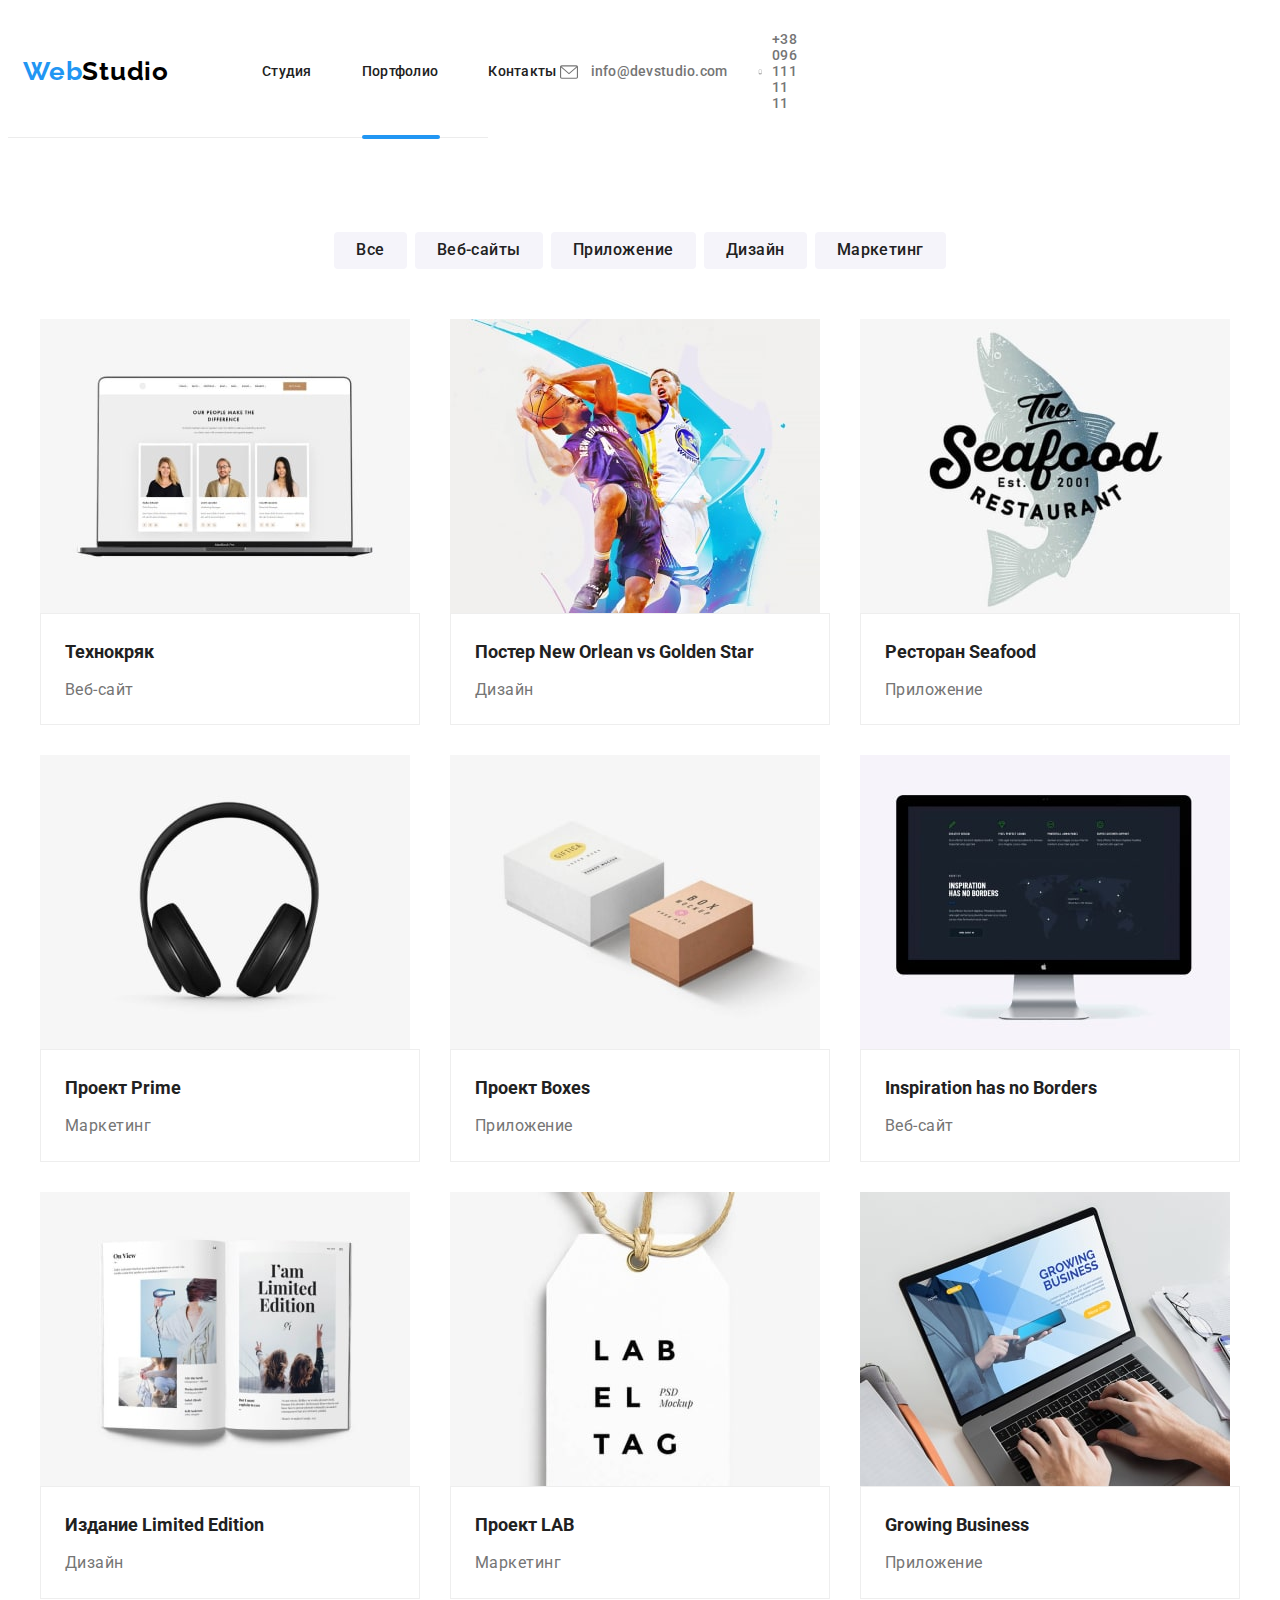
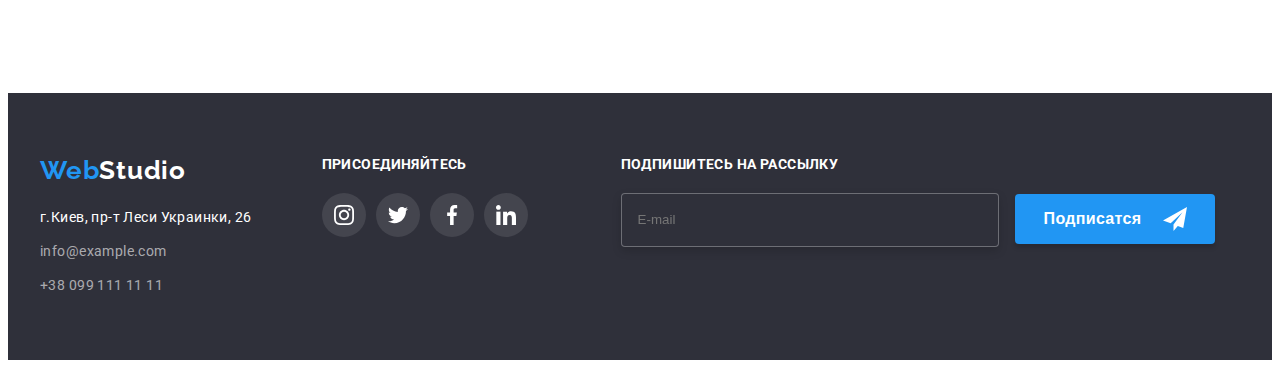
==== portfolio.html @ 72d33f55 "1" ====
<!DOCTYPE html>
<html lang="ru">
  <head>
    <meta charset="UTF-8" />
    <meta http-equiv="X-UA-Compatible" content="IE=edge" />
    <meta name="viewport" content="width=device-width, initial-scale=1.0" />
    <link rel="preconnect" href="https://fonts.googleapis.com" />
    <link rel="preconnect" href="https://fonts.gstatic.com" crossorigin />
    <link
      href="https://fonts.googleapis.com/css2?family=Raleway:wght@700&family=Roboto:wght@400;500;700;900&display=swap"
      rel="stylesheet"
    />
    <link
      rel="stylesheet"
      href="https://cdnjs.cloudflare.com/ajax/libs/modern-normalize/1.1.0/modern-normalize.min.css"
      integrity="sha512-wpPYUAdjBVSE4KJnH1VR1HeZfpl1ub8YT/NKx4PuQ5NmX2tKuGu6U/JRp5y+Y8XG2tV+wKQpNHVUX03MfMFn9Q=="
      crossorigin="anonymous"
      referrerpolicy="no-referrer"
    />
    <link rel="stylesheet" href="./css/port.min.css" />
    <title>Портфолио</title>
  </head>
  <body>
    <!--header-->
    <header class="header">
      <!--menu nav-->
      <div class="container">
        <a class="logo link" href="./index.html"
          >Web<span class="logo--bleck">Studio</span></a
        >
        <nav class="nav header-nav">
          <ul class="nav-list list">
            <li class="nav__item">
              <a class="nav__link link" href="./index.html">Студия</a>
            </li>
            <li class="nav__item">
              <a class="nav__link link" href="./portfolio.html"
                >Портфолио</a
              >
            </li>
            <li class="nav__item">
              <a class="nav__link link" href="#contaсts">Контакты</a>
            </li>
          </ul>
        </nav>
        <ul class="contaсt-first list">
          <li class="contaсt-first__item">
            <a class="contaсt-first__link link" href="info@devstudio.com"
              ><svg class="contaсt-first__icon" width="24" height="18">
                <use href="./img/icons.svg#icon-envelope"></use></svg
              >info@devstudio.com</a
            >
          </li>
          <li class="contaсt-first__item">
            <a class="contaсt-first__link link" href="+380961111111">
              <svg class="contaсt-first__icon" width="15" height="24">
                <use href="./img/icons.svg#icon-smartphone"></use></svg
              >+38 096 111 11 11</a
            >
          </li>
        </ul>
      </div>
    </header>
    <main>
      <section class="portfolio">
        <div class="container">
          <ul class="menu-list list">
            <li class="menu__item link">
              <button class="menu__btn" type="button">Все</button>
            </li>
            <li class="menu__item">
              <button class="menu__btn" type="button">Веб-сайты</button>
            </li>
            <li class="menu__item">
              <button class="menu__btn" type="button">Приложение</button>
            </li>
            <li class="menu__item">
              <button class="menu__btn" type="button">Дизайн</button>
            </li>
            <li class="menu__item">
              <button class="menu__btn" type="button">Маркетинг</button>
            </li>
          </ul>
          <ul class="portfolio-list list">
            <li class="portfolio__item">
              <div class="portfolio-overlay">
                <img src="img/portfolio/port1-min.jpg" alt="Технокряк" />
                <p class="portfolio-overlay__p">
                  Ресурс предлагает комплексные предложения с разным уровнем
                  функционала и сервисов. Все это позволит посетителю получить
                  исчерпывающие сведения о компании или частном лице.
                </p>
              </div>
              <div class="portfolio__description">
                <h3 class="portfolio__header">Технокряк</h3>
                <p class="portfolio__paragraph">Веб-сайт</p>
              </div>
            </li>
            <li class="portfolio__item">
              <div class="portfolio-overlay">
                <img
                  src="img/portfolio/port2-min.jpg"
                  alt="Постер New Orlean vs Golden Star"
                />
                <p class="portfolio-overlay__p">
                  Ресурс предлагает комплексные предложения с разным уровнем
                  функционала и сервисов. Все это позволит посетителю получить
                  исчерпывающие сведения о компании или частном лице.
                </p>
              </div>
              <div class="portfolio__description">
                <h3 class="portfolio__header">
                  Постер New Orlean vs Golden Star
                </h3>
                <p class="portfolio__paragraph">Дизайн</p>
              </div>
            </li>
            <li class="portfolio__item">
              <div class="portfolio-overlay">
                <img src="img/portfolio/port3-min.jpg" alt="Ресторан Seafood" />
                <p class="portfolio-overlay__p">
                  Ресурс предлагает комплексные предложения с разным уровнем
                  функционала и сервисов. Все это позволит посетителю получить
                  исчерпывающие сведения о компании или частном лице.
                </p>
              </div>
              <div class="portfolio__description">
                <h3 class="portfolio__header">Ресторан Seafood</h3>
                <p class="portfolio__paragraph">Приложение</p>
              </div>
            </li>
            <li class="portfolio__item">
              <div class="portfolio-overlay">
                <img src="img/portfolio/port4-min.jpg" alt="Проект Prime" />
                <p class="portfolio-overlay__p">
                  Ресурс предлагает комплексные предложения с разным уровнем
                  функционала и сервисов. Все это позволит посетителю получить
                  исчерпывающие сведения о компании или частном лице.
                </p>
              </div>
              <div class="portfolio__description">
                <h3 class="portfolio__header">Проект Prime</h3>
                <p class="portfolio__paragraph">Маркетинг</p>
              </div>
            </li>
            <li class="portfolio__item">
              <div class="portfolio-overlay">
                <img src="img/portfolio/port5-min.jpg" alt="Проект Boxes" />
                <p class="portfolio-overlay__p">
                  Ресурс предлагает комплексные предложения с разным уровнем
                  функционала и сервисов. Все это позволит посетителю получить
                  исчерпывающие сведения о компании или частном лице.
                </p>
              </div>
              <div class="portfolio__description">
                <h3 class="portfolio__header">Проект Boxes</h3>
                <p class="portfolio__paragraph">Приложение</p>
              </div>
            </li>
            <li class="portfolio__item">
              <div class="portfolio-overlay">
                <img
                  src="img/portfolio/port6-min.jpg"
                  alt="Inspiration has no Borders"
                />
                <p class="portfolio-overlay__p">
                  Ресурс предлагает комплексные предложения с разным уровнем
                  функционала и сервисов. Все это позволит посетителю получить
                  исчерпывающие сведения о компании или частном лице.
                </p>
              </div>
              <div class="portfolio__description">
                <h3 class="portfolio__header" lang="en">
                  Inspiration has no Borders
                </h3>
                <p class="portfolio__paragraph">Веб-сайт</p>
              </div>
            </li>
            <li class="portfolio__item">
              <div class="portfolio-overlay">
                <img
                  src="img/portfolio/port7-min.jpg"
                  alt="Издание Limited Edition"
                />
                <p class="portfolio-overlay__p">
                  Ресурс предлагает комплексные предложения с разным уровнем
                  функционала и сервисов. Все это позволит посетителю получить
                  исчерпывающие сведения о компании или частном лице.
                </p>
              </div>
              <div class="portfolio__description">
                <h3 class="portfolio__header">Издание Limited Edition</h3>

                <p class="portfolio__paragraph">Дизайн</p>
              </div>
            </li>
            <li class="portfolio__item">
              <div class="portfolio-overlay">
                <img src="img/portfolio/port8-min.jpg" alt="Проект LAB" />
                <p class="portfolio-overlay__p">
                  Ресурс предлагает комплексные предложения с разным уровнем
                  функционала и сервисов. Все это позволит посетителю получить
                  исчерпывающие сведения о компании или частном лице.
                </p>
              </div>
              <div class="portfolio__description">
                <h3 class="portfolio__header">Проект LAB</h3>
                <p class="portfolio__paragraph">Маркетинг</p>
              </div>
            </li>
            <li class="portfolio__item">
              <div class="portfolio-overlay">
                <img src="img/portfolio/port9-min.jpg" alt="Growing Business" />
                <p class="portfolio-overlay__p">
                  Ресурс предлагает комплексные предложения с разным уровнем
                  функционала и сервисов. Все это позволит посетителю получить
                  исчерпывающие сведения о компании или частном лице.
                </p>
              </div>
              <div class="portfolio__description">
                <h3 class="portfolio__header" lang="en">
                  Growing Business
                </h3>
                <p class="portfolio__paragraph">Приложение</p>
              </div>
            </li>
          </ul>
        </div>
      </section>
    </main>
    <!--footer-->
    <footer class="footer" id="contaсts">
      <div class="container">
          <div class="footer-contakts">
            <a class="logo link" href="./index.html"
            >Web<span class="logo--white">Studio</span></a
            >
            <address class="contakts">
            <ul class="contakts-list list">
              <li class="contakts__item">
                <a class="contakts__link contakts__link--color link" href=""
                  >г.Киев, пр-т Леси Украинки, 26</a
                >
              </li>
              <li class="contakts__item">
                <a class="contakts__link link" href="info@example.com"
                  >info@example.com</a
                >
              </li>
              <li class="contakts__item">
                <a class="contakts__link link" href="+380991111111"
                  >+38 099 111 11 11</a
                >
              </li>
            </ul>
            </address>
          </div>
          <div class="footer-soc">
            <h3 class="footer-soc-text">присоединяйтесь</h3>
            <ul class="soc-list list">
              <li class="soc__item">
                <a href="https://www.instagram.com" class="soc__link soc__link--fill"
                  ><svg class="soc__icon" width="20" height="20">
                    <use href="./img/icons.svg#icon-instagram"></use>
                  </svg>
                </a>
              </li>
              <li class="soc__item">
                <a href="https://twitter.com" class="soc__link soc__link--fill"
                  ><svg class="soc__icon" width="20" height="20">
                    <use href="./img/icons.svg#icon-twitter"></use></svg
                ></a>
              </li>
              <li class="soc__item">
                <a href="https://www.facebook.com" class="soc__link soc__link--fill"
                  ><svg class="soc__icon" width="20" height="20">
                    <use href="./img/icons.svg#icon-facebook"></use></svg
                ></a>
              </li>
              <li class="soc__item">
                <a href="https://www.linkedin.com/" class="soc__link soc__link--fill"
                  ><svg class="soc__icon" width="20" height="20">
                    <use href="./img/icons.svg#icon-linkedin"></use></svg
                ></a>
              </li>
            </ul>
          </div>
          <form class="footer-mailing">
            <label for="email" class="footer-mailing-label"
              >подпишитесь на рассылку</label>
              <input
                type="email"
                class="footer-mailing-input"
                name="user-email"
                id="email"
                placeholder="E-mail"
              />
            
            <button type="submit" class="footer-mailing-btn">
              Подписатся
              <svg class="footer-mailing-icon" width="24" height="24">
                <use href="./img/icons.svg#icon-icon-send"></use>
              </svg>
            </button>
          </form>
      </div>
    </footer>
  </body>
</html>
---- css/port.min.css ----
﻿body{font-family:"Roboto",sans-serif;font-style:normal;color:#000}:root{--section-color: #2f303a}img{display:block}p,h1,h2,h3,h4,h5,h6{margin:0}ul,ol{padding-left:0;margin:0}button{cursor:pointer}.container{width:100%;padding-left:15px;padding-right:15px;margin:0 auto}@media screen and (min-width: 480px){.container{max-width:480px}}@media screen and (min-width: 768px){.container{max-width:768px}}@media screen and (min-width: 1200px){.container{max-width:1200px}}.link{text-decoration:none;transition-property:color,fill;transition-duration:250ms;transition-timing-function:cubic-bezier(0.4, 0, 0.2, 1)}.list{list-style:none}.logo--bleck{color:#000}.logo--white{color:#fff}.header{position:relative;background-color:#fff;--color-text-header: #212121;--color-text-contact: #757575;padding-top:24px;padding-bottom:25px;border-bottom:1px solid #ececec}@media screen and (min-width: 480px){.header{width:480px}}.header .container{display:flex;align-items:center}.logo{font-family:"Raleway";font-style:normal;font-weight:700;font-size:26px;line-height:1.19;letter-spacing:.03em;color:#2196f3}.header-nav{margin-left:93px}.nav-list{font-weight:500;font-size:14px;line-height:1.14;letter-spacing:.02em;color:#212121;display:flex;transition-property:color;transition-duration:250ms;transition-timing-function:cubic-bezier(0.4, 0, 0.2, 1)}.nav-list :hover,.nav-list :focus{color:#2196f3}@media screen and (max-width: 480px){.nav-list{display:none}}.nav__item{display:flex}.nav__item:not(:last-child){margin-right:50px}.nav__link{color:var(--color-text-header)}.contaсt-first{font-weight:500;font-size:14px;line-height:1.14;letter-spacing:.02em;color:#757575;display:flex;margin-left:auto;align-items:center;transition-property:color,fill;transition-duration:250ms;transition-timing-function:cubic-bezier(0.4, 0, 0.2, 1)}.contaсt-first__item:not(:last-child){margin-right:30px}@media screen and (max-width: 480px){.contaсt-first{display:none}}.contaсt-first__link{color:var(--color-text-contact);display:flex;align-items:center;fill:var(--color-text-contact)}.contaсt-first__link:hover,.contaсt-first__link:focus{color:#2196f3;fill:#2196f3}.contaсt-first__icon{margin-right:10px}.nav__item:nth-child(2):after{content:"";position:absolute;top:99%;width:78px;height:4px;background:#2196f3;border-radius:2px}.menu-list{display:flex;justify-content:center}.menu-list :hover,.menu-list :focus{background-color:#2196f3;color:#fff;box-shadow:0px 3px 1px rgba(0,0,0,.1),0px 1px 2px rgba(0,0,0,.08),0px 2px 2px rgba(0,0,0,.12);border-radius:4px}.menu__item:not(:last-child){margin-right:8px}.menu__btn{font-weight:500;font-size:16px;line-height:1.56;letter-spacing:.03em;color:#212121;font-family:"Roboto";font-style:normal;cursor:pointer;padding:6px 22px;background:#f5f4fa;border:0px;border-radius:4px;transition-property:box-shadow,border-radius,background-color,color;transition-duration:250ms;transition-timing-function:cubic-bezier(0.4, 0, 0.2, 1)}.portfolio{padding-top:94px;padding-bottom:94px}.portfolio-list{display:flex;flex-wrap:wrap;margin-left:-30px;margin-bottom:-30px;margin-top:50px}.portfolio__item{flex-basis:calc(33.3333333333% - 30px);margin-left:30px;margin-bottom:30px;transition-property:box-shadow;transition-duration:250ms;transition-timing-function:cubic-bezier(0.4, 0, 0.2, 1)}.portfolio__item:hover{box-shadow:0px 1px 1px rgba(0,0,0,.12),0px 4px 4px rgba(0,0,0,.06),1px 4px 6px rgba(0,0,0,.16)}.portfolio-overlay{position:relative;overflow:hidden}.portfolio-overlay__p{font-weight:400;font-size:18px;line-height:1.56;letter-spacing:.03em;color:#fff;position:absolute;top:0%;background-color:rgba(33,150,243,.9);padding:63px 24px;overflow:auto;transform:translatey(100%);transition-property:transform;transition-duration:250ms;transition-timing-function:cubic-bezier .4,0,.2,1}.portfolio__item:hover .portfolio-overlay__p{transform:translatey(0%)}.portfolio__description{background:#fff;border:1px solid #eee;padding:20px 24px}.portfolio__header{font-weight:700;font-size:18px;line-height:2;letter-spacing:0em;color:#212121;margin-bottom:5px}.portfolio__paragraph{font-weight:400;font-size:16px;line-height:1.86;letter-spacing:.03em;color:#757575}.soc-list{display:flex;justify-content:center;align-items:center}.soc__item:not(:last-child){margin-right:10px}.soc__link{width:44px;height:44px;border-radius:50%;background-color:#fff;display:flex;justify-content:center;align-items:center;fill:#afb1b8;transition-property:background-color,fill;transition-duration:250ms;transition-timing-function:cubic-bezier(0.4, 0, 0.2, 1)}.soc__link:hover,.soc__link:focus{background-color:#2196f3;fill:#fff}.footer{background:var(--section-color);padding-top:62px;padding-bottom:62px}.footer .container{display:flex}.contakts-list{margin-top:20px;display:flex;flex-direction:column;transition-property:color;transition-duration:2500ms;transition-timing-function:cubic-bezier(0.4, 0, 0.2, 1)}.contakts-list :hover,.contakts-list :focus{color:#2196f3}.contakts__item{transition-property:color;transition-duration:2500ms;transition-timing-function:cubic-bezier(0.4, 0, 0.2, 1)}.contakts__item:not(:last-child){margin-bottom:10px}.contakts__link{font-weight:400;font-size:14px;line-height:1.71;letter-spacing:.03em;color:rgba(255,255,255,.6);font-style:normal}.contakts__link--color{color:#fff}.footer-soc{margin-top:2px;margin-left:70px}.footer-soc-text{font-weight:700;font-size:14px;line-height:1.14;letter-spacing:.03em;color:#fff;text-transform:uppercase;margin-bottom:20px}.soc__link--fill{background-color:rgba(255,255,255,.1);fill:#fff}.footer-mailing{margin-top:2px;margin-left:93px}.footer-mailing-label{font-weight:700;font-size:14px;line-height:1.14;letter-spacing:.03em;color:#fff;text-transform:uppercase;display:flex}.footer-mailing-input{width:358px;height:50px;padding-left:16px;margin-top:20px;border:1px solid rgba(255,255,255,.3);filter:drop-shadow(0px 4px 4px rgba(0, 0, 0, 0.15));border-radius:4px;background:var(--section-color)}.footer-mailing-btn{font-weight:700;font-size:16px;line-height:1.875;letter-spacing:.02em;color:#fff;position:relative;width:200px;height:50px;background:#2196f3;box-shadow:0px 4px 4px rgba(0,0,0,.15);border-radius:4px;fill:#fff;text-align:left;padding-left:29px;outline:none;border:none;margin-left:12px}.footer-mailing-icon{position:absolute;top:13px;right:28px}/*# sourceMappingURL=port.min.css.map */
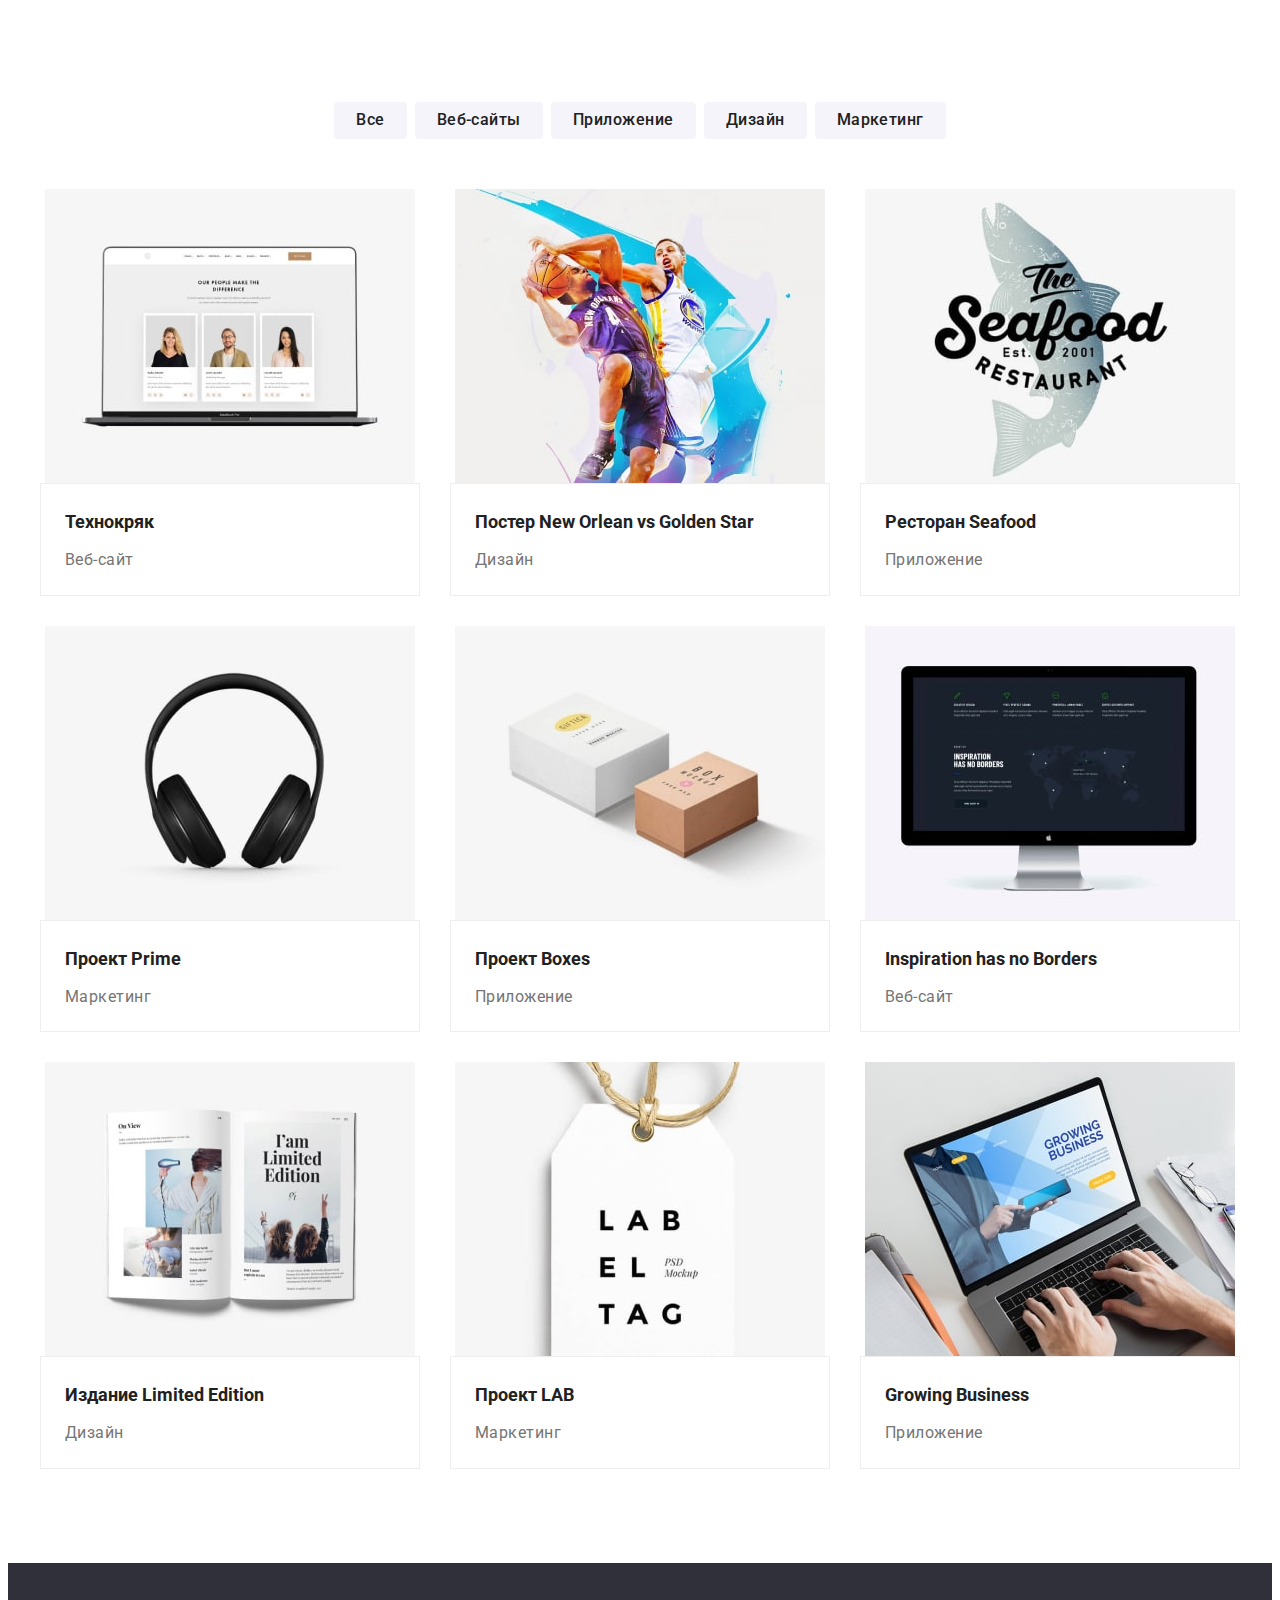
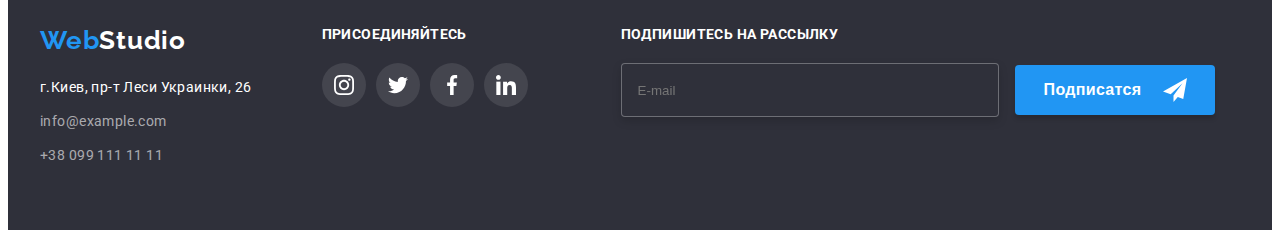
==== commit 4b7e16ed: "3" ====
--- a/portfolio.html
+++ b/portfolio.html
@@ -22,9 +22,9 @@
   </head>
   <body>
     <!--header-->
-    <header class="header">
+    <!-- <header class="header"> -->
       <!--menu nav-->
-      <div class="container">
+      <!-- <div class="container">
         <a class="logo link" href="./index.html"
           >Web<span class="logo--bleck">Studio</span></a
         >
@@ -60,7 +60,7 @@
           </li>
         </ul>
       </div>
-    </header>
+    </header> -->
     <main>
       <section class="portfolio">
         <div class="container">
@@ -84,7 +84,7 @@
           <ul class="portfolio-list list">
             <li class="portfolio__item">
               <div class="portfolio-overlay">
-                <img src="img/portfolio/port1-min.jpg" alt="Технокряк" />
+                <img class="portfolio__img" src="img/portfolio/port1-min.jpg" alt="Технокряк" />
                 <p class="portfolio-overlay__p">
                   Ресурс предлагает комплексные предложения с разным уровнем
                   функционала и сервисов. Все это позволит посетителю получить
@@ -99,6 +99,7 @@
             <li class="portfolio__item">
               <div class="portfolio-overlay">
                 <img
+                  class="portfolio__img"
                   src="img/portfolio/port2-min.jpg"
                   alt="Постер New Orlean vs Golden Star"
                 />
@@ -117,7 +118,7 @@
             </li>
             <li class="portfolio__item">
               <div class="portfolio-overlay">
-                <img src="img/portfolio/port3-min.jpg" alt="Ресторан Seafood" />
+                <img class="portfolio__img" src="img/portfolio/port3-min.jpg" alt="Ресторан Seafood" />
                 <p class="portfolio-overlay__p">
                   Ресурс предлагает комплексные предложения с разным уровнем
                   функционала и сервисов. Все это позволит посетителю получить
@@ -131,7 +132,7 @@
             </li>
             <li class="portfolio__item">
               <div class="portfolio-overlay">
-                <img src="img/portfolio/port4-min.jpg" alt="Проект Prime" />
+                <img class="portfolio__img" src="img/portfolio/port4-min.jpg" alt="Проект Prime" />
                 <p class="portfolio-overlay__p">
                   Ресурс предлагает комплексные предложения с разным уровнем
                   функционала и сервисов. Все это позволит посетителю получить
@@ -145,7 +146,7 @@
             </li>
             <li class="portfolio__item">
               <div class="portfolio-overlay">
-                <img src="img/portfolio/port5-min.jpg" alt="Проект Boxes" />
+                <img class="portfolio__img" src="img/portfolio/port5-min.jpg" alt="Проект Boxes" />
                 <p class="portfolio-overlay__p">
                   Ресурс предлагает комплексные предложения с разным уровнем
                   функционала и сервисов. Все это позволит посетителю получить
@@ -160,6 +161,7 @@
             <li class="portfolio__item">
               <div class="portfolio-overlay">
                 <img
+                  class="portfolio__img"
                   src="img/portfolio/port6-min.jpg"
                   alt="Inspiration has no Borders"
                 />
@@ -179,6 +181,7 @@
             <li class="portfolio__item">
               <div class="portfolio-overlay">
                 <img
+                  class="portfolio__img"
                   src="img/portfolio/port7-min.jpg"
                   alt="Издание Limited Edition"
                 />
@@ -190,13 +193,12 @@
               </div>
               <div class="portfolio__description">
                 <h3 class="portfolio__header">Издание Limited Edition</h3>
-
                 <p class="portfolio__paragraph">Дизайн</p>
               </div>
             </li>
             <li class="portfolio__item">
               <div class="portfolio-overlay">
-                <img src="img/portfolio/port8-min.jpg" alt="Проект LAB" />
+                <img class="portfolio__img" src="img/portfolio/port8-min.jpg" alt="Проект LAB" />
                 <p class="portfolio-overlay__p">
                   Ресурс предлагает комплексные предложения с разным уровнем
                   функционала и сервисов. Все это позволит посетителю получить
@@ -210,7 +212,7 @@
             </li>
             <li class="portfolio__item">
               <div class="portfolio-overlay">
-                <img src="img/portfolio/port9-min.jpg" alt="Growing Business" />
+                <img class="portfolio__img" src="img/portfolio/port9-min.jpg" alt="Growing Business" />
                 <p class="portfolio-overlay__p">
                   Ресурс предлагает комплексные предложения с разным уровнем
                   функционала и сервисов. Все это позволит посетителю получить
--- a/css/port.min.css
+++ b/css/port.min.css
@@ -1 +1 @@
-﻿body{font-family:"Roboto",sans-serif;font-style:normal;color:#000}:root{--section-color: #2f303a}img{display:block}p,h1,h2,h3,h4,h5,h6{margin:0}ul,ol{padding-left:0;margin:0}button{cursor:pointer}.container{width:100%;padding-left:15px;padding-right:15px;margin:0 auto}@media screen and (min-width: 480px){.container{max-width:480px}}@media screen and (min-width: 768px){.container{max-width:768px}}@media screen and (min-width: 1200px){.container{max-width:1200px}}.link{text-decoration:none;transition-property:color,fill;transition-duration:250ms;transition-timing-function:cubic-bezier(0.4, 0, 0.2, 1)}.list{list-style:none}.logo--bleck{color:#000}.logo--white{color:#fff}.header{position:relative;background-color:#fff;--color-text-header: #212121;--color-text-contact: #757575;padding-top:24px;padding-bottom:25px;border-bottom:1px solid #ececec}@media screen and (min-width: 480px){.header{width:480px}}.header .container{display:flex;align-items:center}.logo{font-family:"Raleway";font-style:normal;font-weight:700;font-size:26px;line-height:1.19;letter-spacing:.03em;color:#2196f3}.header-nav{margin-left:93px}.nav-list{font-weight:500;font-size:14px;line-height:1.14;letter-spacing:.02em;color:#212121;display:flex;transition-property:color;transition-duration:250ms;transition-timing-function:cubic-bezier(0.4, 0, 0.2, 1)}.nav-list :hover,.nav-list :focus{color:#2196f3}@media screen and (max-width: 480px){.nav-list{display:none}}.nav__item{display:flex}.nav__item:not(:last-child){margin-right:50px}.nav__link{color:var(--color-text-header)}.contaсt-first{font-weight:500;font-size:14px;line-height:1.14;letter-spacing:.02em;color:#757575;display:flex;margin-left:auto;align-items:center;transition-property:color,fill;transition-duration:250ms;transition-timing-function:cubic-bezier(0.4, 0, 0.2, 1)}.contaсt-first__item:not(:last-child){margin-right:30px}@media screen and (max-width: 480px){.contaсt-first{display:none}}.contaсt-first__link{color:var(--color-text-contact);display:flex;align-items:center;fill:var(--color-text-contact)}.contaсt-first__link:hover,.contaсt-first__link:focus{color:#2196f3;fill:#2196f3}.contaсt-first__icon{margin-right:10px}.nav__item:nth-child(2):after{content:"";position:absolute;top:99%;width:78px;height:4px;background:#2196f3;border-radius:2px}.menu-list{display:flex;justify-content:center}.menu-list :hover,.menu-list :focus{background-color:#2196f3;color:#fff;box-shadow:0px 3px 1px rgba(0,0,0,.1),0px 1px 2px rgba(0,0,0,.08),0px 2px 2px rgba(0,0,0,.12);border-radius:4px}.menu__item:not(:last-child){margin-right:8px}.menu__btn{font-weight:500;font-size:16px;line-height:1.56;letter-spacing:.03em;color:#212121;font-family:"Roboto";font-style:normal;cursor:pointer;padding:6px 22px;background:#f5f4fa;border:0px;border-radius:4px;transition-property:box-shadow,border-radius,background-color,color;transition-duration:250ms;transition-timing-function:cubic-bezier(0.4, 0, 0.2, 1)}.portfolio{padding-top:94px;padding-bottom:94px}.portfolio-list{display:flex;flex-wrap:wrap;margin-left:-30px;margin-bottom:-30px;margin-top:50px}.portfolio__item{flex-basis:calc(33.3333333333% - 30px);margin-left:30px;margin-bottom:30px;transition-property:box-shadow;transition-duration:250ms;transition-timing-function:cubic-bezier(0.4, 0, 0.2, 1)}.portfolio__item:hover{box-shadow:0px 1px 1px rgba(0,0,0,.12),0px 4px 4px rgba(0,0,0,.06),1px 4px 6px rgba(0,0,0,.16)}.portfolio-overlay{position:relative;overflow:hidden}.portfolio-overlay__p{font-weight:400;font-size:18px;line-height:1.56;letter-spacing:.03em;color:#fff;position:absolute;top:0%;background-color:rgba(33,150,243,.9);padding:63px 24px;overflow:auto;transform:translatey(100%);transition-property:transform;transition-duration:250ms;transition-timing-function:cubic-bezier .4,0,.2,1}.portfolio__item:hover .portfolio-overlay__p{transform:translatey(0%)}.portfolio__description{background:#fff;border:1px solid #eee;padding:20px 24px}.portfolio__header{font-weight:700;font-size:18px;line-height:2;letter-spacing:0em;color:#212121;margin-bottom:5px}.portfolio__paragraph{font-weight:400;font-size:16px;line-height:1.86;letter-spacing:.03em;color:#757575}.soc-list{display:flex;justify-content:center;align-items:center}.soc__item:not(:last-child){margin-right:10px}.soc__link{width:44px;height:44px;border-radius:50%;background-color:#fff;display:flex;justify-content:center;align-items:center;fill:#afb1b8;transition-property:background-color,fill;transition-duration:250ms;transition-timing-function:cubic-bezier(0.4, 0, 0.2, 1)}.soc__link:hover,.soc__link:focus{background-color:#2196f3;fill:#fff}.footer{background:var(--section-color);padding-top:62px;padding-bottom:62px}.footer .container{display:flex}.contakts-list{margin-top:20px;display:flex;flex-direction:column;transition-property:color;transition-duration:2500ms;transition-timing-function:cubic-bezier(0.4, 0, 0.2, 1)}.contakts-list :hover,.contakts-list :focus{color:#2196f3}.contakts__item{transition-property:color;transition-duration:2500ms;transition-timing-function:cubic-bezier(0.4, 0, 0.2, 1)}.contakts__item:not(:last-child){margin-bottom:10px}.contakts__link{font-weight:400;font-size:14px;line-height:1.71;letter-spacing:.03em;color:rgba(255,255,255,.6);font-style:normal}.contakts__link--color{color:#fff}.footer-soc{margin-top:2px;margin-left:70px}.footer-soc-text{font-weight:700;font-size:14px;line-height:1.14;letter-spacing:.03em;color:#fff;text-transform:uppercase;margin-bottom:20px}.soc__link--fill{background-color:rgba(255,255,255,.1);fill:#fff}.footer-mailing{margin-top:2px;margin-left:93px}.footer-mailing-label{font-weight:700;font-size:14px;line-height:1.14;letter-spacing:.03em;color:#fff;text-transform:uppercase;display:flex}.footer-mailing-input{width:358px;height:50px;padding-left:16px;margin-top:20px;border:1px solid rgba(255,255,255,.3);filter:drop-shadow(0px 4px 4px rgba(0, 0, 0, 0.15));border-radius:4px;background:var(--section-color)}.footer-mailing-btn{font-weight:700;font-size:16px;line-height:1.875;letter-spacing:.02em;color:#fff;position:relative;width:200px;height:50px;background:#2196f3;box-shadow:0px 4px 4px rgba(0,0,0,.15);border-radius:4px;fill:#fff;text-align:left;padding-left:29px;outline:none;border:none;margin-left:12px}.footer-mailing-icon{position:absolute;top:13px;right:28px}/*# sourceMappingURL=port.min.css.map */+﻿body{font-family:"Roboto",sans-serif;font-style:normal;color:#000}:root{--section-color: #2f303a}img{display:block}p,h1,h2,h3,h4,h5,h6{margin:0}ul,ol{padding-left:0;margin:0}button{cursor:pointer}.container{width:100%;padding-left:15px;padding-right:15px;margin:0 auto}@media screen and (min-width: 480px){.container{max-width:480px}}@media screen and (min-width: 768px){.container{max-width:768px}}@media screen and (min-width: 1200px){.container{max-width:1200px}}.link{text-decoration:none;transition-property:color,fill;transition-duration:250ms;transition-timing-function:cubic-bezier(0.4, 0, 0.2, 1)}.list{list-style:none}.logo--bleck{color:#000}.logo--white{color:#fff}.header{position:relative;background-color:#fff;--color-text-header: #212121;--color-text-contact: #757575;padding-top:24px;padding-bottom:25px;border-bottom:1px solid #ececec}.header .container{display:flex;align-items:center}.logo{font-family:"Raleway";font-style:normal;font-weight:700;font-size:24px;line-height:1.67;letter-spacing:.03em;color:#2196f3}@media screen and (min-width: 1200px){.logo{font-weight:none;font-size:26px;line-height:1.19;letter-spacing:none;color:none}}.header-nav{margin-left:93px}.nav-list{font-weight:500;font-size:14px;line-height:1.14;letter-spacing:.02em;color:#212121;display:flex;transition-property:color;transition-duration:250ms;transition-timing-function:cubic-bezier(0.4, 0, 0.2, 1)}.nav-list :hover,.nav-list :focus{color:#2196f3}@media screen and (max-width: 480px){.nav-list{display:none}}.nav__item{display:flex}.nav__item:not(:last-child){margin-right:50px}.nav__link{color:var(--color-text-header)}.contaсt-first{font-weight:500;font-size:14px;line-height:1.14;letter-spacing:.02em;color:#757575;display:flex;margin-left:auto;align-items:center;transition-property:color,fill;transition-duration:250ms;transition-timing-function:cubic-bezier(0.4, 0, 0.2, 1)}.contaсt-first__item:not(:last-child){margin-right:30px}@media screen and (max-width: 480px){.contaсt-first{display:none}}.contaсt-first__link{color:var(--color-text-contact);display:flex;align-items:center;fill:var(--color-text-contact)}.contaсt-first__link:hover,.contaсt-first__link:focus{color:#2196f3;fill:#2196f3}.contaсt-first__icon{margin-right:10px}.nav__item:nth-child(2):after{content:"";position:absolute;top:99%;width:78px;height:4px;background:#2196f3;border-radius:2px}.menu-list{display:flex;justify-content:center}.menu-list :hover,.menu-list :focus{background-color:#2196f3;color:#fff;box-shadow:0px 3px 1px rgba(0,0,0,.1),0px 1px 2px rgba(0,0,0,.08),0px 2px 2px rgba(0,0,0,.12);border-radius:4px}.menu__item:not(:last-child){margin-right:8px}.menu__btn{font-weight:500;font-size:16px;line-height:1.56;letter-spacing:.03em;color:#212121;font-family:"Roboto";font-style:normal;cursor:pointer;padding:6px 22px;background:#f5f4fa;border:0px;border-radius:4px;transition-property:box-shadow,border-radius,background-color,color;transition-duration:250ms;transition-timing-function:cubic-bezier(0.4, 0, 0.2, 1)}.portfolio{padding-top:60px;padding-bottom:60px;margin:0 auto;width:100%}@media screen and (min-width: 1200px){.portfolio{padding-top:94px;padding-bottom:94px}}.portfolio-list{margin-bottom:-30px;margin-top:50px}@media screen and (min-width: 768px){.portfolio-list{display:flex;flex-wrap:wrap;margin-left:-30px}}.portfolio__item{margin-bottom:30px;max-width:450px;transition-property:box-shadow;transition-duration:250ms;transition-timing-function:cubic-bezier .4,0,.2,1}.portfolio__item:hover{box-shadow:0px 1px 1px rgba(0,0,0,.12),0px 4px 4px rgba(0,0,0,.06),1px 4px 6px rgba(0,0,0,.16)}@media screen and (min-width: 480px){.portfolio__item{width:calc(100% - 30px)}}@media screen and (min-width: 768px){.portfolio__item{width:calc(50% - 30px);margin-left:30px}}@media screen and (min-width: 1200px){.portfolio__item{width:calc(33.3333333333% - 30px)}}.portfolio-overlay{position:relative;overflow:hidden}.portfolio__img{margin:0 auto}.portfolio-overlay__p{font-weight:400;font-size:18px;line-height:1.56;letter-spacing:.03em;color:#fff;position:absolute;top:0%;background-color:rgba(33,150,243,.9);padding:63px 24px;overflow:auto;transform:translatey(100%);transition-property:transform;transition-duration:250ms;transition-timing-function:cubic-bezier .4,0,.2,1}.portfolio__item:hover .portfolio-overlay__p{transform:translatey(0%)}.portfolio__description{background:#fff;border:1px solid #eee;padding:20px 24px}.portfolio__header{font-weight:700;font-size:18px;line-height:2;letter-spacing:0em;color:#212121;margin-bottom:5px}.portfolio__paragraph{font-weight:400;font-size:16px;line-height:1.86;letter-spacing:.03em;color:#757575}.soc-list{display:flex;justify-content:center;align-items:center}.soc__item:not(:last-child){margin-right:10px}.soc__link{width:44px;height:44px;border-radius:50%;background-color:#fff;display:flex;justify-content:center;align-items:center;fill:#afb1b8;transition-property:background-color,fill;transition-duration:250ms;transition-timing-function:cubic-bezier(0.4, 0, 0.2, 1)}.soc__link:hover,.soc__link:focus{background-color:#2196f3;fill:#fff}.footer{background:var(--section-color);padding-top:62px;padding-bottom:62px;margin:0 auto;width:100%}@media screen and (min-width: 768px){.footer .container{display:flex;flex-wrap:wrap;justify-content:space-between;padding-left:76px;padding-right:89px}}@media screen and (min-width: 1200px){.footer .container{flex-wrap:nowrap;justify-content:flex-start;padding-left:15px;padding-right:15px}}.footer-contakts .logo{display:flex;justify-content:center}@media screen and (min-width: 1200px){.footer-contakts .logo{display:block}}.contakts-list{margin-top:20px;display:flex;flex-direction:column;align-items:center;transition-property:color;transition-duration:2500ms;transition-timing-function:cubic-bezier(0.4, 0, 0.2, 1)}.contakts-list :hover,.contakts-list :focus{color:#2196f3}@media screen and (min-width: 1200px){.contakts-list{display:block}}.contakts__item{transition-property:color;transition-duration:2500ms;transition-timing-function:cubic-bezier(0.4, 0, 0.2, 1)}.contakts__item:not(:last-child){margin-bottom:10px}.contakts__link{font-weight:400;font-size:14px;line-height:1.71;letter-spacing:.03em;color:rgba(255,255,255,.6);font-style:normal}.contakts__link--color{color:#fff}.footer-soc{margin-top:60px}@media screen and (min-width: 768px){.footer-soc{padding-top:8px;margin-top:0}}@media screen and (min-width: 1200px){.footer-soc{padding-top:0px;margin-top:2px;margin-left:70px}}.footer-soc-text{font-weight:700;font-size:14px;line-height:1.14;letter-spacing:.03em;color:#fff;text-transform:uppercase;margin-bottom:20px;display:flex;justify-content:center}@media screen and (min-width: 1200px){.footer-soc-text{display:block}}.soc__link--fill{background-color:rgba(255,255,255,.1);fill:#fff}.footer-mailing{margin-top:60px;display:flex;flex-direction:column;align-items:center}@media screen and (min-width: 768px){.footer-mailing{padding-top:60px;display:flex;margin:0 auto}}@media screen and (min-width: 1200px){.footer-mailing{display:block;padding-top:0;margin-top:2px;margin-left:93px}}.footer-mailing-label{font-weight:700;font-size:14px;line-height:1.14;letter-spacing:.03em;color:#fff;text-transform:uppercase;display:flex;justify-content:center}@media screen and (min-width: 1200px){.footer-mailing-label{justify-content:flex-start}}.footer-mailing-input{max-width:450px;height:50px;padding-left:16px;margin-top:20px;border:1px solid rgba(255,255,255,.3);filter:drop-shadow(0px 4px 4px rgba(0, 0, 0, 0.15));border-radius:4px;background:var(--section-color)}@media screen and (min-width: 480px){.footer-mailing-input{width:450px}}@media screen and (min-width: 1200px){.footer-mailing-input{width:358px}}.footer-mailing-btn{font-weight:700;font-size:16px;line-height:1.875;letter-spacing:.02em;color:#fff;position:relative;width:200px;height:50px;background:#2196f3;box-shadow:0px 4px 4px rgba(0,0,0,.15);border-radius:4px;fill:#fff;text-align:left;padding-left:29px;outline:none;border:none;margin-top:20px}@media screen and (min-width: 1200px){.footer-mailing-btn{margin-left:12px}}.footer-mailing-icon{position:absolute;top:13px;right:28px}/*# sourceMappingURL=port.min.css.map */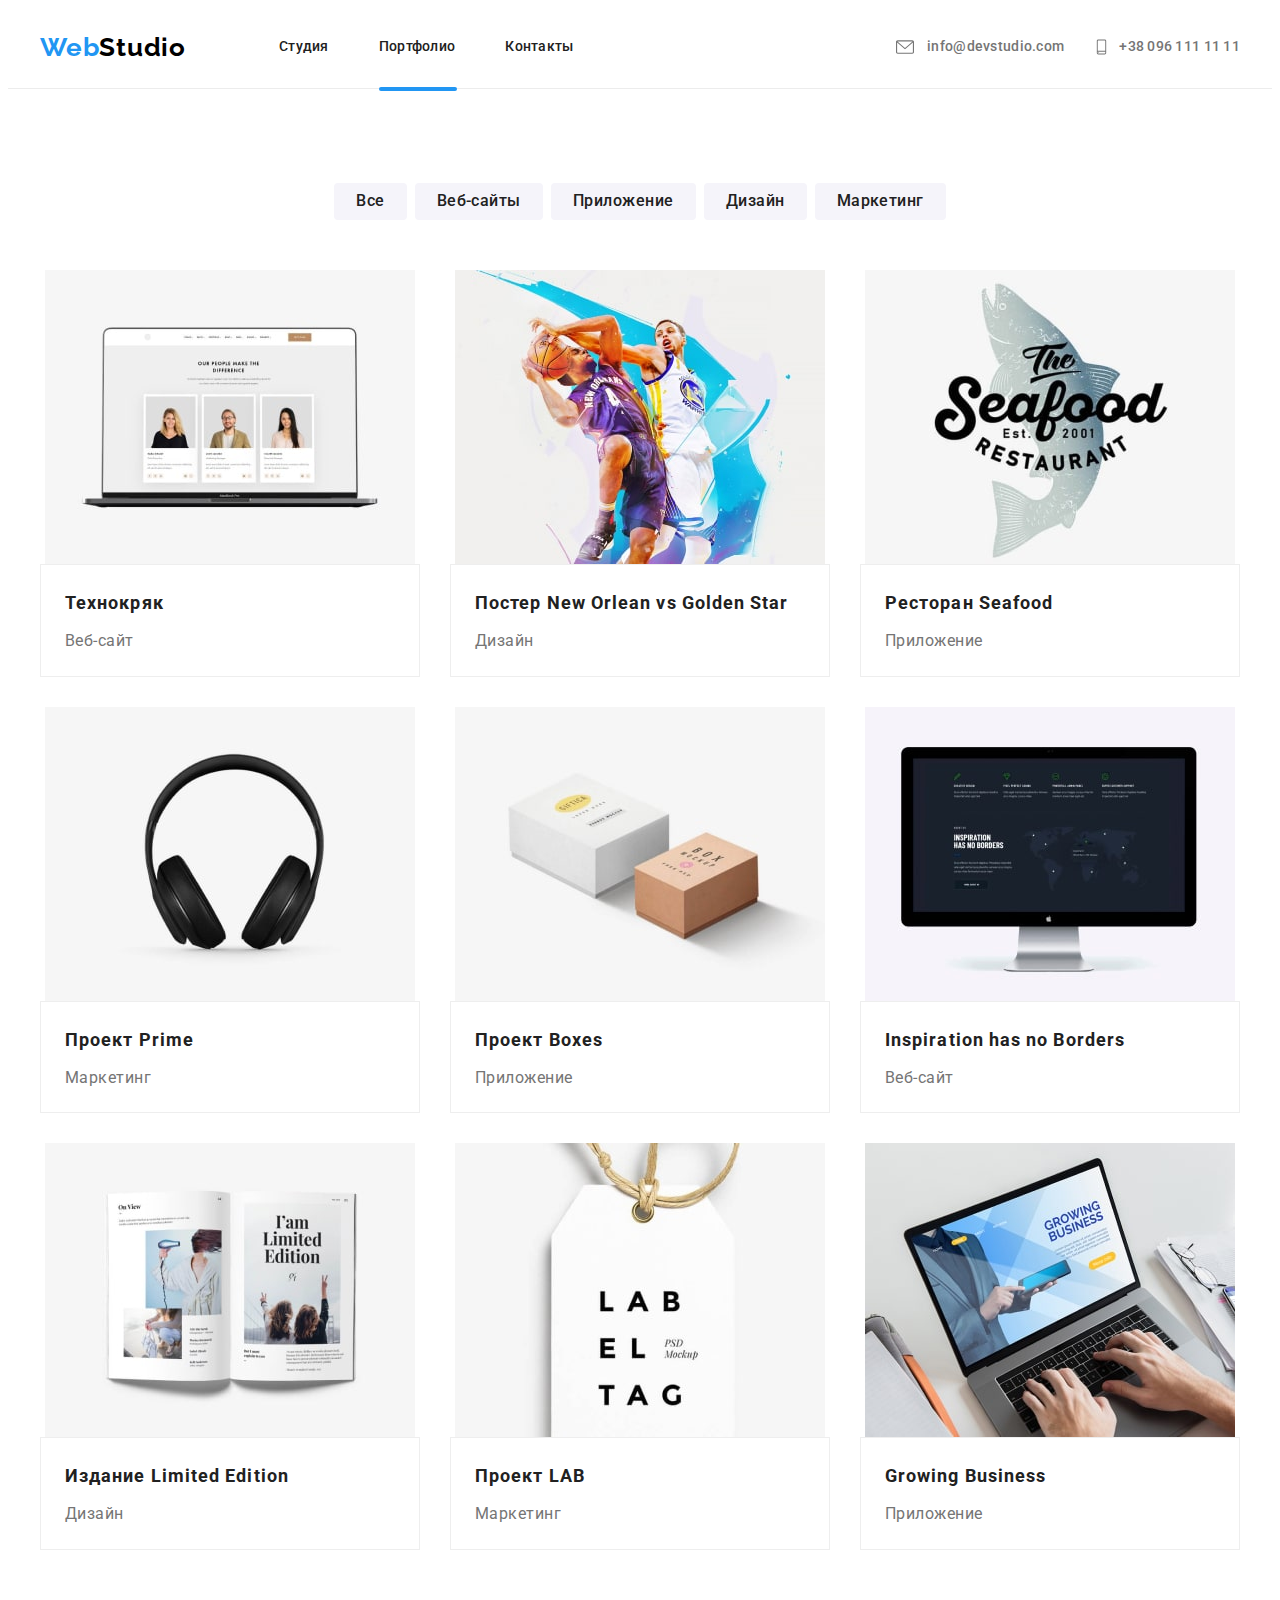
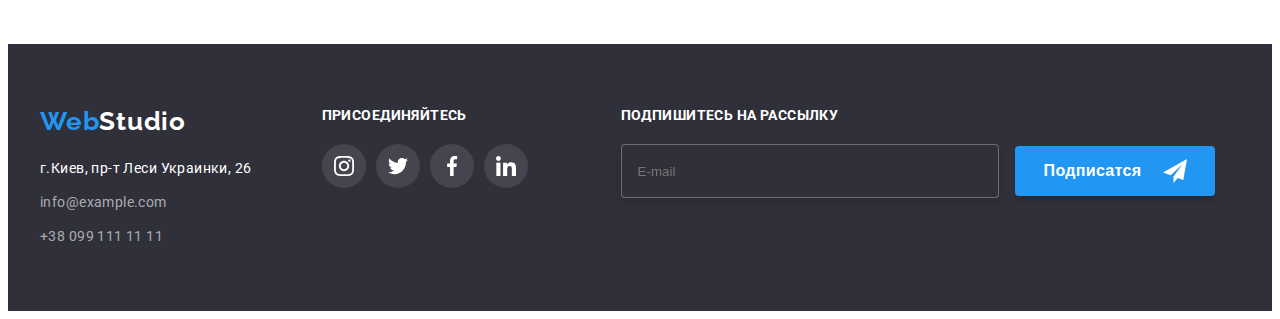
==== commit 4a2d3e6c: "4" ====
--- a/portfolio.html
+++ b/portfolio.html
@@ -22,9 +22,9 @@
   </head>
   <body>
     <!--header-->
-    <!-- <header class="header"> -->
+    <header class="header">
       <!--menu nav-->
-      <!-- <div class="container">
+      <div class="container">
         <a class="logo link" href="./index.html"
           >Web<span class="logo--bleck">Studio</span></a
         >
@@ -60,7 +60,7 @@
           </li>
         </ul>
       </div>
-    </header> -->
+    </header>
     <main>
       <section class="portfolio">
         <div class="container">
--- a/css/port.min.css
+++ b/css/port.min.css
@@ -1 +1 @@
-﻿body{font-family:"Roboto",sans-serif;font-style:normal;color:#000}:root{--section-color: #2f303a}img{display:block}p,h1,h2,h3,h4,h5,h6{margin:0}ul,ol{padding-left:0;margin:0}button{cursor:pointer}.container{width:100%;padding-left:15px;padding-right:15px;margin:0 auto}@media screen and (min-width: 480px){.container{max-width:480px}}@media screen and (min-width: 768px){.container{max-width:768px}}@media screen and (min-width: 1200px){.container{max-width:1200px}}.link{text-decoration:none;transition-property:color,fill;transition-duration:250ms;transition-timing-function:cubic-bezier(0.4, 0, 0.2, 1)}.list{list-style:none}.logo--bleck{color:#000}.logo--white{color:#fff}.header{position:relative;background-color:#fff;--color-text-header: #212121;--color-text-contact: #757575;padding-top:24px;padding-bottom:25px;border-bottom:1px solid #ececec}.header .container{display:flex;align-items:center}.logo{font-family:"Raleway";font-style:normal;font-weight:700;font-size:24px;line-height:1.67;letter-spacing:.03em;color:#2196f3}@media screen and (min-width: 1200px){.logo{font-weight:none;font-size:26px;line-height:1.19;letter-spacing:none;color:none}}.header-nav{margin-left:93px}.nav-list{font-weight:500;font-size:14px;line-height:1.14;letter-spacing:.02em;color:#212121;display:flex;transition-property:color;transition-duration:250ms;transition-timing-function:cubic-bezier(0.4, 0, 0.2, 1)}.nav-list :hover,.nav-list :focus{color:#2196f3}@media screen and (max-width: 480px){.nav-list{display:none}}.nav__item{display:flex}.nav__item:not(:last-child){margin-right:50px}.nav__link{color:var(--color-text-header)}.contaсt-first{font-weight:500;font-size:14px;line-height:1.14;letter-spacing:.02em;color:#757575;display:flex;margin-left:auto;align-items:center;transition-property:color,fill;transition-duration:250ms;transition-timing-function:cubic-bezier(0.4, 0, 0.2, 1)}.contaсt-first__item:not(:last-child){margin-right:30px}@media screen and (max-width: 480px){.contaсt-first{display:none}}.contaсt-first__link{color:var(--color-text-contact);display:flex;align-items:center;fill:var(--color-text-contact)}.contaсt-first__link:hover,.contaсt-first__link:focus{color:#2196f3;fill:#2196f3}.contaсt-first__icon{margin-right:10px}.nav__item:nth-child(2):after{content:"";position:absolute;top:99%;width:78px;height:4px;background:#2196f3;border-radius:2px}.menu-list{display:flex;justify-content:center}.menu-list :hover,.menu-list :focus{background-color:#2196f3;color:#fff;box-shadow:0px 3px 1px rgba(0,0,0,.1),0px 1px 2px rgba(0,0,0,.08),0px 2px 2px rgba(0,0,0,.12);border-radius:4px}.menu__item:not(:last-child){margin-right:8px}.menu__btn{font-weight:500;font-size:16px;line-height:1.56;letter-spacing:.03em;color:#212121;font-family:"Roboto";font-style:normal;cursor:pointer;padding:6px 22px;background:#f5f4fa;border:0px;border-radius:4px;transition-property:box-shadow,border-radius,background-color,color;transition-duration:250ms;transition-timing-function:cubic-bezier(0.4, 0, 0.2, 1)}.portfolio{padding-top:60px;padding-bottom:60px;margin:0 auto;width:100%}@media screen and (min-width: 1200px){.portfolio{padding-top:94px;padding-bottom:94px}}.portfolio-list{margin-bottom:-30px;margin-top:50px}@media screen and (min-width: 768px){.portfolio-list{display:flex;flex-wrap:wrap;margin-left:-30px}}.portfolio__item{margin-bottom:30px;max-width:450px;transition-property:box-shadow;transition-duration:250ms;transition-timing-function:cubic-bezier .4,0,.2,1}.portfolio__item:hover{box-shadow:0px 1px 1px rgba(0,0,0,.12),0px 4px 4px rgba(0,0,0,.06),1px 4px 6px rgba(0,0,0,.16)}@media screen and (min-width: 480px){.portfolio__item{width:calc(100% - 30px)}}@media screen and (min-width: 768px){.portfolio__item{width:calc(50% - 30px);margin-left:30px}}@media screen and (min-width: 1200px){.portfolio__item{width:calc(33.3333333333% - 30px)}}.portfolio-overlay{position:relative;overflow:hidden}.portfolio__img{margin:0 auto}.portfolio-overlay__p{font-weight:400;font-size:18px;line-height:1.56;letter-spacing:.03em;color:#fff;position:absolute;top:0%;background-color:rgba(33,150,243,.9);padding:63px 24px;overflow:auto;transform:translatey(100%);transition-property:transform;transition-duration:250ms;transition-timing-function:cubic-bezier .4,0,.2,1}.portfolio__item:hover .portfolio-overlay__p{transform:translatey(0%)}.portfolio__description{background:#fff;border:1px solid #eee;padding:20px 24px}.portfolio__header{font-weight:700;font-size:18px;line-height:2;letter-spacing:0em;color:#212121;margin-bottom:5px}.portfolio__paragraph{font-weight:400;font-size:16px;line-height:1.86;letter-spacing:.03em;color:#757575}.soc-list{display:flex;justify-content:center;align-items:center}.soc__item:not(:last-child){margin-right:10px}.soc__link{width:44px;height:44px;border-radius:50%;background-color:#fff;display:flex;justify-content:center;align-items:center;fill:#afb1b8;transition-property:background-color,fill;transition-duration:250ms;transition-timing-function:cubic-bezier(0.4, 0, 0.2, 1)}.soc__link:hover,.soc__link:focus{background-color:#2196f3;fill:#fff}.footer{background:var(--section-color);padding-top:62px;padding-bottom:62px;margin:0 auto;width:100%}@media screen and (min-width: 768px){.footer .container{display:flex;flex-wrap:wrap;justify-content:space-between;padding-left:76px;padding-right:89px}}@media screen and (min-width: 1200px){.footer .container{flex-wrap:nowrap;justify-content:flex-start;padding-left:15px;padding-right:15px}}.footer-contakts .logo{display:flex;justify-content:center}@media screen and (min-width: 1200px){.footer-contakts .logo{display:block}}.contakts-list{margin-top:20px;display:flex;flex-direction:column;align-items:center;transition-property:color;transition-duration:2500ms;transition-timing-function:cubic-bezier(0.4, 0, 0.2, 1)}.contakts-list :hover,.contakts-list :focus{color:#2196f3}@media screen and (min-width: 1200px){.contakts-list{display:block}}.contakts__item{transition-property:color;transition-duration:2500ms;transition-timing-function:cubic-bezier(0.4, 0, 0.2, 1)}.contakts__item:not(:last-child){margin-bottom:10px}.contakts__link{font-weight:400;font-size:14px;line-height:1.71;letter-spacing:.03em;color:rgba(255,255,255,.6);font-style:normal}.contakts__link--color{color:#fff}.footer-soc{margin-top:60px}@media screen and (min-width: 768px){.footer-soc{padding-top:8px;margin-top:0}}@media screen and (min-width: 1200px){.footer-soc{padding-top:0px;margin-top:2px;margin-left:70px}}.footer-soc-text{font-weight:700;font-size:14px;line-height:1.14;letter-spacing:.03em;color:#fff;text-transform:uppercase;margin-bottom:20px;display:flex;justify-content:center}@media screen and (min-width: 1200px){.footer-soc-text{display:block}}.soc__link--fill{background-color:rgba(255,255,255,.1);fill:#fff}.footer-mailing{margin-top:60px;display:flex;flex-direction:column;align-items:center}@media screen and (min-width: 768px){.footer-mailing{padding-top:60px;display:flex;margin:0 auto}}@media screen and (min-width: 1200px){.footer-mailing{display:block;padding-top:0;margin-top:2px;margin-left:93px}}.footer-mailing-label{font-weight:700;font-size:14px;line-height:1.14;letter-spacing:.03em;color:#fff;text-transform:uppercase;display:flex;justify-content:center}@media screen and (min-width: 1200px){.footer-mailing-label{justify-content:flex-start}}.footer-mailing-input{max-width:450px;height:50px;padding-left:16px;margin-top:20px;border:1px solid rgba(255,255,255,.3);filter:drop-shadow(0px 4px 4px rgba(0, 0, 0, 0.15));border-radius:4px;background:var(--section-color)}@media screen and (min-width: 480px){.footer-mailing-input{width:450px}}@media screen and (min-width: 1200px){.footer-mailing-input{width:358px}}.footer-mailing-btn{font-weight:700;font-size:16px;line-height:1.875;letter-spacing:.02em;color:#fff;position:relative;width:200px;height:50px;background:#2196f3;box-shadow:0px 4px 4px rgba(0,0,0,.15);border-radius:4px;fill:#fff;text-align:left;padding-left:29px;outline:none;border:none;margin-top:20px}@media screen and (min-width: 1200px){.footer-mailing-btn{margin-left:12px}}.footer-mailing-icon{position:absolute;top:13px;right:28px}/*# sourceMappingURL=port.min.css.map */+﻿body{font-family:"Roboto",sans-serif;font-style:normal;color:#000}:root{--section-color: #2f303a}img{display:block}p,h1,h2,h3,h4,h5,h6{margin:0}ul,ol{padding-left:0;margin:0}button{cursor:pointer}.container{width:100%;padding-left:15px;padding-right:15px;margin:0 auto}@media screen and (min-width: 480px){.container{max-width:480px}}@media screen and (min-width: 768px){.container{max-width:768px}}@media screen and (min-width: 1200px){.container{max-width:1200px}}.link{text-decoration:none;transition-property:color,fill;transition-duration:250ms;transition-timing-function:cubic-bezier(0.4, 0, 0.2, 1)}.list{list-style:none}.logo--bleck{color:#000}.logo--white{color:#fff}.header{position:relative;background-color:#fff;--color-text-header: #212121;--color-text-contact: #757575;border-bottom:1px solid #ececec}.header .container{display:flex;align-items:center}@media screen and (min-width: 768px){.header .container{padding-top:21px;padding-bottom:21px}}@media screen and (min-width: 1200px){.header .container{padding-top:24px;padding-bottom:25px}}.logo{font-family:"Raleway";font-style:normal;font-weight:700;font-size:24px;line-height:1.67;letter-spacing:.03em;color:#2196f3}@media screen and (min-width: 1200px){.logo{font-weight:none;font-size:26px;line-height:1.19;letter-spacing:none;color:none}}@media screen and (min-width: 768px){.header-nav{margin-left:88px}}@media screen and (min-width: 1200px){.header-nav{margin-left:93px}}.nav-list{font-weight:500;font-size:14px;line-height:1.14;letter-spacing:.02em;color:#212121;display:flex;transition-property:color;transition-duration:250ms;transition-timing-function:cubic-bezier(0.4, 0, 0.2, 1)}.nav-list :hover,.nav-list :focus{color:#2196f3}@media screen and (max-width: 767px){.nav-list{display:none}}.nav__item{display:flex}.nav__item:not(:last-child){margin-right:50px}.nav__link{font-weight:500;font-size:14px;line-height:1.14;letter-spacing:.02em;color:#212121}.contaсt-first{font-weight:500;font-size:14px;line-height:1.14;letter-spacing:.02em;color:#757575;display:flex;margin-left:auto;transition-property:color,fill;transition-duration:250ms;transition-timing-function:cubic-bezier(0.4, 0, 0.2, 1)}@media screen and (max-width: 767px){.contaсt-first{display:none}}@media screen and (min-width: 768px){.contaсt-first{flex-direction:column;margin-bottom:-10px}}@media screen and (min-width: 1200px){.contaсt-first{flex-direction:row;align-items:center;margin-right:-30px;margin-bottom:0}}@media screen and (min-width: 768px){.contaсt-first__item{margin-bottom:10px}}@media screen and (min-width: 1200px){.contaсt-first__item{margin-right:30px;margin-bottom:0}}.contaсt-first__link{color:var(--color-text-contact);display:flex;align-items:center;fill:var(--color-text-contact)}.contaсt-first__link:hover,.contaсt-first__link:focus{color:#2196f3;fill:#2196f3}.contaсt-first__icon{margin-right:10px}.nav__item:nth-child(2):after{content:"";position:absolute;top:99%;width:78px;height:4px;background:#2196f3;border-radius:2px}.menu-list{margin-left:-8px;margin-bottom:-8px;display:flex;flex-wrap:wrap;justify-content:start}.menu-list :hover,.menu-list :focus{background-color:#2196f3;color:#fff;box-shadow:0px 3px 1px rgba(0,0,0,.1),0px 1px 2px rgba(0,0,0,.08),0px 2px 2px rgba(0,0,0,.12);border-radius:4px}@media screen and (min-width: 768px){.menu-list{justify-content:center;flex-wrap:nowrap;margin-bottom:0}}.menu__item{margin-left:8px;margin-bottom:8px}@media screen and (min-width: 768px){.menu__item{margin-bottom:0}}.menu__btn{font-weight:500;font-size:16px;line-height:1.56;letter-spacing:.03em;color:#212121;font-family:"Roboto";font-style:normal;cursor:pointer;padding:6px 22px;background:#f5f4fa;border:0px;border-radius:4px;transition-property:box-shadow,border-radius,background-color,color;transition-duration:250ms;transition-timing-function:cubic-bezier(0.4, 0, 0.2, 1)}.portfolio{padding-top:60px;padding-bottom:60px;margin:0 auto;width:100%}@media screen and (min-width: 1200px){.portfolio{padding-top:94px;padding-bottom:94px}}.portfolio-list{margin-bottom:-30px;margin-top:50px}@media screen and (min-width: 768px){.portfolio-list{display:flex;flex-wrap:wrap;margin-left:-30px}}.portfolio__item{margin-bottom:30px;max-width:450px;transition-property:box-shadow;transition-duration:250ms;transition-timing-function:cubic-bezier .4,0,.2,1}.portfolio__item:hover{box-shadow:0px 1px 1px rgba(0,0,0,.12),0px 4px 4px rgba(0,0,0,.06),1px 4px 6px rgba(0,0,0,.16)}@media screen and (min-width: 480px){.portfolio__item{width:calc(100% - 30px)}}@media screen and (min-width: 768px){.portfolio__item{width:calc(50% - 30px);margin-left:30px}}@media screen and (min-width: 1200px){.portfolio__item{width:calc(33.3333333333% - 30px)}}.portfolio-overlay{position:relative;overflow:hidden}.portfolio__img{margin:0 auto}.portfolio-overlay__p{font-weight:400;font-size:18px;line-height:1.56;letter-spacing:.03em;color:#fff;position:absolute;top:0%;background-color:rgba(33,150,243,.9);padding:63px 24px;overflow:auto;transform:translatey(100%);transition-property:transform;transition-duration:250ms;transition-timing-function:cubic-bezier .4,0,.2,1}.portfolio__item:hover .portfolio-overlay__p{transform:translatey(0%)}.portfolio__description{background:#fff;border:1px solid #eee;padding:20px 24px}.portfolio__header{font-weight:700;font-size:18px;line-height:2;letter-spacing:.06em;color:#212121;margin-bottom:5px}.portfolio__paragraph{font-weight:400;font-size:16px;line-height:1.86;letter-spacing:.03em;color:#757575}.soc-list{display:flex;justify-content:center;align-items:center}.soc__item:not(:last-child){margin-right:10px}.soc__link{width:44px;height:44px;border-radius:50%;background-color:#fff;display:flex;justify-content:center;align-items:center;fill:#afb1b8;transition-property:background-color,fill;transition-duration:250ms;transition-timing-function:cubic-bezier(0.4, 0, 0.2, 1)}.soc__link:hover,.soc__link:focus{background-color:#2196f3;fill:#fff}.footer{background:var(--section-color);padding-top:62px;padding-bottom:62px;margin:0 auto;width:100%}@media screen and (min-width: 768px){.footer .container{display:flex;flex-wrap:wrap;justify-content:space-between;padding-left:76px;padding-right:89px}}@media screen and (min-width: 1200px){.footer .container{flex-wrap:nowrap;justify-content:flex-start;padding-left:15px;padding-right:15px}}.footer-contakts .logo{display:flex;justify-content:center}@media screen and (min-width: 1200px){.footer-contakts .logo{display:block}}.contakts-list{margin-top:20px;display:flex;flex-direction:column;align-items:center;transition-property:color;transition-duration:2500ms;transition-timing-function:cubic-bezier(0.4, 0, 0.2, 1)}.contakts-list :hover,.contakts-list :focus{color:#2196f3}@media screen and (min-width: 1200px){.contakts-list{display:block}}.contakts__item{transition-property:color;transition-duration:2500ms;transition-timing-function:cubic-bezier(0.4, 0, 0.2, 1)}.contakts__item:not(:last-child){margin-bottom:10px}.contakts__link{font-weight:400;font-size:14px;line-height:1.71;letter-spacing:.03em;color:rgba(255,255,255,.6);font-style:normal}.contakts__link--color{color:#fff}.footer-soc{margin-top:60px}@media screen and (min-width: 768px){.footer-soc{padding-top:8px;margin-top:0}}@media screen and (min-width: 1200px){.footer-soc{padding-top:0px;margin-top:2px;margin-left:70px}}.footer-soc-text{font-weight:700;font-size:14px;line-height:1.14;letter-spacing:.03em;color:#fff;text-transform:uppercase;margin-bottom:20px;display:flex;justify-content:center}@media screen and (min-width: 1200px){.footer-soc-text{display:block}}.soc__link--fill{background-color:rgba(255,255,255,.1);fill:#fff}.footer-mailing{margin-top:60px;display:flex;flex-direction:column;align-items:center}@media screen and (min-width: 768px){.footer-mailing{padding-top:60px;display:flex;margin:0 auto}}@media screen and (min-width: 1200px){.footer-mailing{display:block;padding-top:0;margin-top:2px;margin-left:93px}}.footer-mailing-label{font-weight:700;font-size:14px;line-height:1.14;letter-spacing:.03em;color:#fff;text-transform:uppercase;display:flex;justify-content:center}@media screen and (min-width: 1200px){.footer-mailing-label{justify-content:flex-start}}.footer-mailing-input{max-width:450px;height:50px;padding-left:16px;margin-top:20px;border:1px solid rgba(255,255,255,.3);filter:drop-shadow(0px 4px 4px rgba(0, 0, 0, 0.15));border-radius:4px;background:var(--section-color)}@media screen and (min-width: 480px){.footer-mailing-input{width:450px}}@media screen and (min-width: 1200px){.footer-mailing-input{width:358px}}.footer-mailing-btn{font-weight:700;font-size:16px;line-height:1.875;letter-spacing:.02em;color:#fff;position:relative;width:200px;height:50px;background:#2196f3;box-shadow:0px 4px 4px rgba(0,0,0,.15);border-radius:4px;fill:#fff;text-align:left;padding-left:29px;outline:none;border:none;margin-top:20px}@media screen and (min-width: 1200px){.footer-mailing-btn{margin-left:12px}}.footer-mailing-icon{position:absolute;top:13px;right:28px}/*# sourceMappingURL=port.min.css.map */